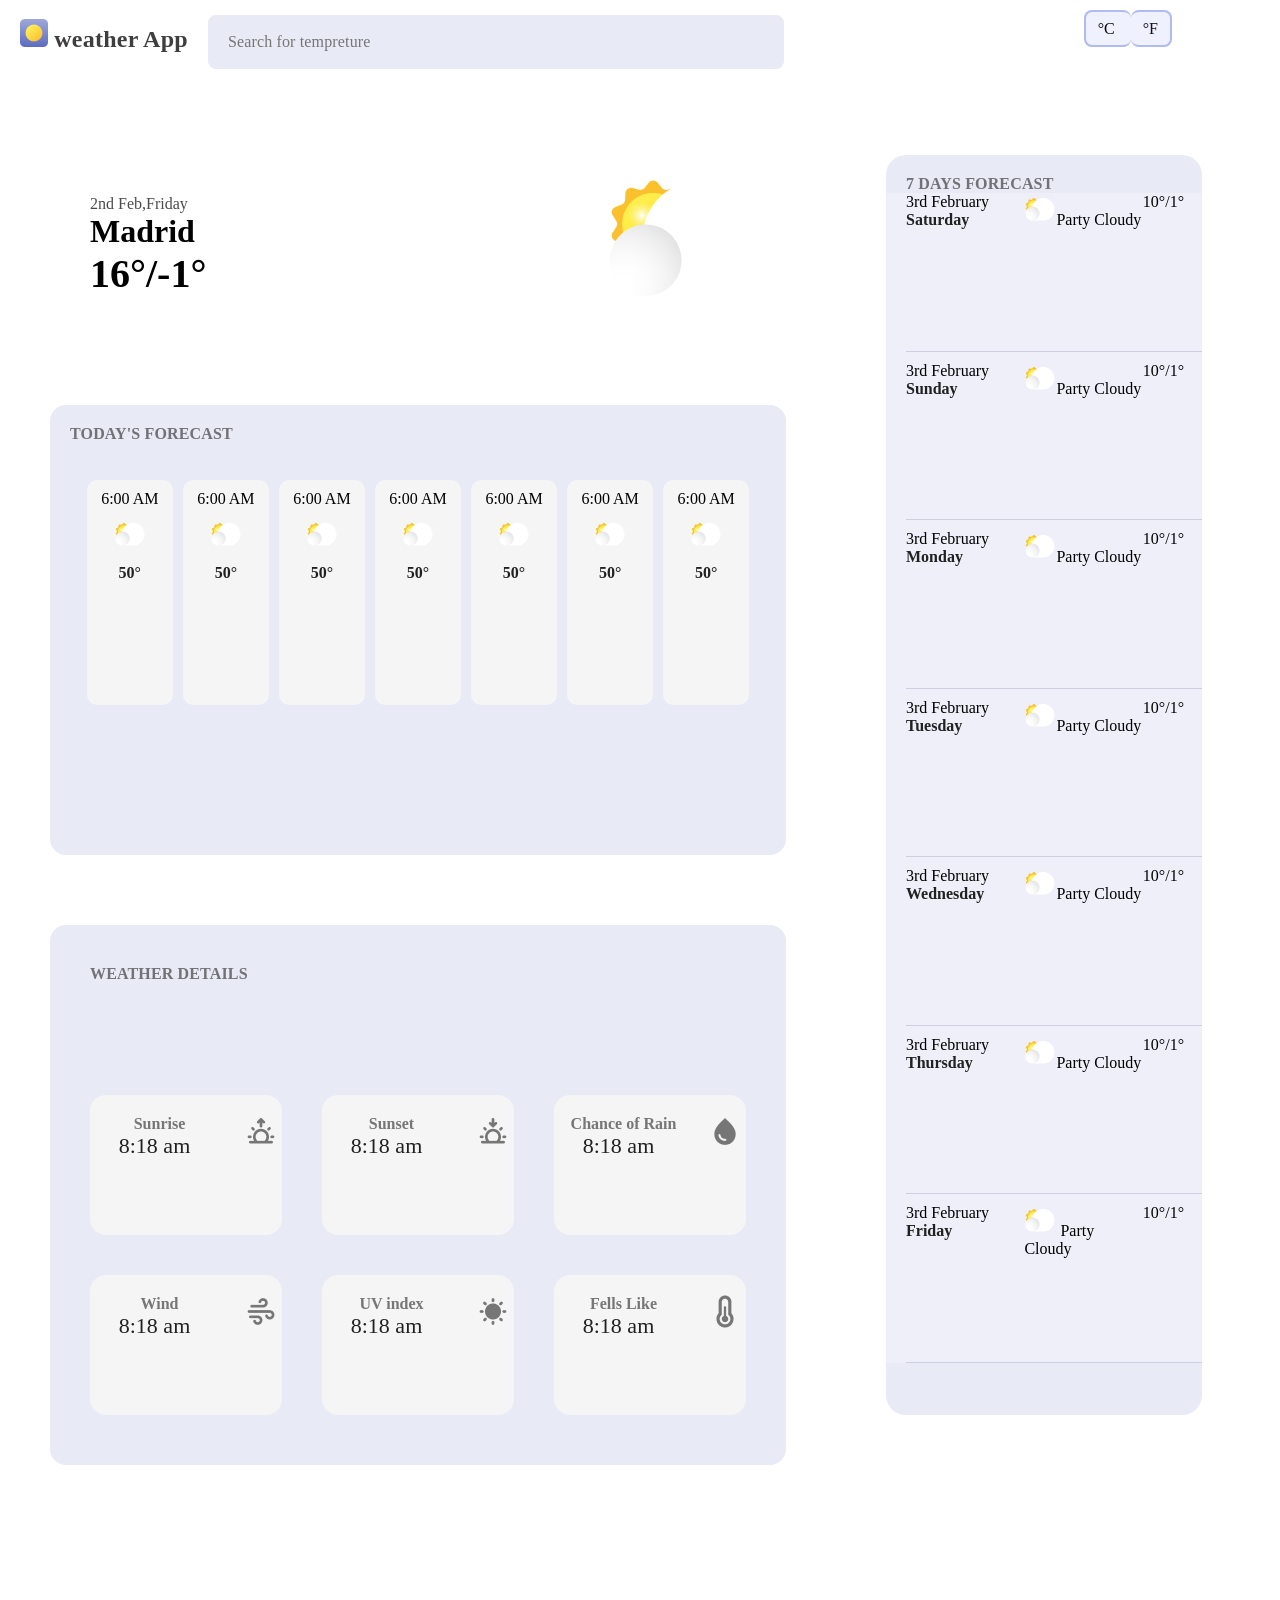
==== Weather-App/index.html @ 3d4636e6 "Update" ====
<!DOCTYPE html>
<html lang="en">
  <head>
    <meta charset="UTF-8" />
    <meta name="viewport" content="width=device-width, initial-scale=1.0" />
    <title>weather</title>
    <link rel="stylesheet" href="style.css" />
    <link rel="stylesheet" href="https://cdnjs.cloudflare.com/ajax/libs/font-awesome/6.5.0/css/all.min.css"  />
  </head>
  <body>
    <!-- ********************Header*********************** -->
    <div class="loader-container">
      <span class="loader"></span>
    </div>

    <header class="weather-app">
      <span class="weather">
        <img src="images/weather.png" /> weather App<input
          type="text"
          placeholder="Search for tempreture"
          class="search"
        />
      </span>

      <div class="switch">
        <label>
          <span class="C"> °C </span>
          <span class="F"> °F </span>
        </label>
      </div>
    </header>

    <!-- ****************Alert********************* -->
    <div class="error">
      <p>
        <i class="fa-solid fa-skull-crossbones"></i> Please,Enter Name Correct
      </p>
    </div>

    <!-- loading -->
    <div class="loader-container">
      <span class="loader"></span>
    </div>
    <!-- ******************************************* -->
    <!-- ********************End of Header*********************** -->
    <section class="main">
      <section class="part1">
        <!-- ******************************************* -->
        <!-- *********************City&Image********************** -->

        <div class="cityAndimage">
          <div class="city">
            <p class="date">2nd Feb,Friday</p>
            <p class="name">Madrid</p>
            <p class="temp">16°/-1°</p>
          </div>
          <div class="image">
            <img src="images/imgapp.png" class="img-weather" />
          </div>
        </div>
        <!-- ******************************************* -->
        <!-- *********************End of City&Image********************** -->
        <!-- ******************************************* -->
        <!-- *********************Weather Forecast********************** -->

        <div class="forecast">
          <p class="todayisforecast">TODAY'S FORECAST</p>
          <div class="forecastsections">
            <div class="forecast1">
              <p class="timer">6:00 AM</p>
              <img src="images/Frame 3.png" />
              <p class="tempreture">50°</p>
            </div>

            <div class="forecast2">
              <p class="timer">6:00 AM</p>
              <img src="images/Frame 3.png" />
              <p class="tempreture">50°</p>
            </div>

            <div class="forecast3">
              <p class="timer">6:00 AM</p>
              <img src="images/Frame 3.png" />
              <p class="tempreture">50°</p>
            </div>

            <div class="forecast4">
              <p class="timer">6:00 AM</p>
              <img src="images/Frame 3.png" />
              <p class="tempreture">50°</p>
            </div>

            <div class="forecast5">
              <p class="timer">6:00 AM</p>
              <img src="images/Frame 3.png" />
              <p class="tempreture">50°</p>
            </div>

            <div class="forecast6">
              <p class="timer">6:00 AM</p>
              <img src="images/Frame 3.png" />
              <p class="tempreture">50°</p>
            </div>

            <div class="forecast7">
              <p class="timer">6:00 AM</p>
              <img src="images/Frame 3.png" />
              <p class="tempreture">50°</p>
            </div>
          </div>
        </div>

        <!-- ******************************************* -->
        <!-- *********************End of Weather Forecast********************** -->
        <!-- ******************************************* -->
        <!-- ********************* Weather Details********************** -->

        <div class="weather-details">
          <p class="weatherdetails-p">weather details</p>
          <div class="weatherdetails2">
            <!-- **********sunrise*********** -->
            <div class="sunrise">
              <div class="sunrise-left">
                <p class="p-sunrise1">Sunrise</p>
                <p class="p-sunrise2">8:18 am</p>
              </div>
              <div class="sunrise-right">
                <img src="images/sunrise.png" />
              </div>
            </div>
            <!-- **********sunset*********** -->

            <div class="sunset">
              <div class="sunset-left">
                <p class="p-sunset1">Sunset</p>
                <p class="p-sunset2">8:18 am</p>
              </div>
              <div class="sunset-right">
                <img src="images/sunset.png" />
              </div>
            </div>
            <!-- **********chanceofrain*********** -->

            <div class="chanceofrain">
              <div class="chanceofrain-left">
                <p class="p-chanceofrain1">Chance of Rain</p>
                <p class="p-chanceofrain2">8:18 am</p>
              </div>
              <div class="chanceofrain-right">
                <img src="images/rain.png" />
              </div>
            </div>
            <!-- **********wind*********** -->

            <div class="wind">
              <div class="wind-left">
                <p class="p-wind1">Wind</p>
                <p class="p-wind2">8:18 am</p>
              </div>
              <div class="wind-right">
                <img src="images/wind.png" />
              </div>
            </div>
            <!-- **********UV index*********** -->

            <div class="UVindex">
              <div class="UVindex-left">
                <p class="p-UVindex1">UV index</p>
                <p class="p-UVindex2">8:18 am</p>
              </div>
              <div class="UVindex-right">
                <img src="images/UV.png" />
              </div>
            </div>
            <!-- **********fellslike*********** -->

            <div class="fellslike">
              <div class="fellslike-left">
                <p class="p-fellslike1">Fells Like</p>
                <p class="p-fellslike2">8:18 am</p>
              </div>
              <div class="fellslike-right">
                <img src="images/fellslike.png" />
              </div>
            </div>
          </div>
        </div>
        <!-- ******************************************* -->
        <!-- *********************End of Weather Details********************** -->
      </section>
      <!-- ******************************************* -->
      <!-- *********************End of main section********************** -->
      <section class="part2">
        <p class="sevendays-forecast">7 DAYS FORECAST</p>
        <div class="days">
          <!-- *********Day1*********** -->
          <div class="day1">
            <div class="day1-1">
              3rd February
              <p class="dayname">Saturday</p>
            </div>
            <div class="day1-2">
              <img src="images/Frame 3.png" />Party Cloudy
            </div>
            <div class="day1-3">10°/1°</div>
          </div>

          <!-- *********Day2*********** -->
          <div class="day2">
            <div class="day2-1">
              3rd February
              <p class="dayname">Sunday</p>
            </div>
            <div class="day2-2">
              <img src="images/Frame 3.png" />Party Cloudy
            </div>
            <div class="day2-3">10°/1°</div>
          </div>
          <!-- *********Day3*********** -->
          <div class="day3">
            <div class="day3-1">
              3rd February
              <p class="dayname">Monday</p>
            </div>
            <div class="day3-2">
              <img src="images/Frame 3.png" />Party Cloudy
            </div>
            <div class="day3-3">10°/1°</div>
          </div>
          <!-- *********Day4*********** -->
          <div class="day4">
            <div class="day4-1">
              3rd February
              <p class="dayname">Tuesday</p>
            </div>
            <div class="day4-2">
              <img src="images/Frame 3.png" />Party Cloudy
            </div>
            <div class="day4-3">10°/1°</div>
          </div>
          <!-- *********Day5*********** -->
          <div class="day5">
            <div class="day5-1">
              3rd February
              <p class="dayname">Wednesday</p>
            </div>
            <div class="day5-2">
              <img src="images/Frame 3.png" />Party Cloudy
            </div>
            <div class="day5-3">10°/1°</div>
          </div>
          <!-- *********Day6*********** -->
          <div class="day6">
            <div class="day6-1">
              3rd February
              <p class="dayname">Thursday</p>
            </div>
            <div class="day6-2">
              <img src="images/Frame 3.png" />Party Cloudy
            </div>
            <div class="day6-3">10°/1°</div>
          </div>
          <!-- *********Day7*********** -->
          <div class="day7">
            <div class="day7-1">
              3rd February
              <p class="dayname">Friday</p>
            </div>
            <div class="day7-2">
              <img src="images/Frame 3.png" /> Party Cloudy
            </div>
            <div class="day7-3">10°/1°</div>
          </div>
        </div>
      </section>
    </section>

    <!-- *********************************** -->
    <!-- *************************Java script******************************* -->

    <script src="external.js"></script>
  </body>
</html>

<!-- ****************************** -->
---- Weather-App/style.css ----
* {
  padding: 0;
  margin: 0;
  box-sizing: border-box;
}

body {
  width: 95vw;
  height: 98vh;
  margin: 20px;
}

/* ****************Switch Buttons**************** */
.switch .C {
  padding: 8px 12px;
  border-radius: 8px;
  color: #080808;
  border-top: 2px solid #b0bcf1;
  border-bottom: 2px solid #b0bcf1;
  border-left: 2px solid #b0bcf1;
  cursor: pointer;
  background-color: #f0f1ff;
  transition: all 0.3s;
}

.switch .F {
  padding: 8px 12px;
  border-radius: 8px;
  color: #131212;
  border-top: 2px solid #b0bcf1;
  border-bottom: 2px solid #b0bcf1;
  border-right: 2px solid #b0bcf1;
  cursor: pointer;
  background-color: #f0f1ff;
  transition: all 0.3s;
}

.switch .C:hover,
.switch .F:hover {
  background-color: #dce0ff;
  transform: scale(1.05);
  color:rgb(11, 5, 92);
}

.switch .active {
  font-weight: bold;
  text-decoration: underline;
  /* color: #aa9311; */
  /* background-color: rgb(182, 182, 243); */
  background-color: rgb(11, 5, 92);
  border:2px solid  rgb(11, 5, 92);
  color:white;

}

/* ****************Error Message**************** */
.error {
  margin-top: -10px;
  margin-left: 17%;
  width: 30vw;
  height: 4vh;
  color: red;
  font-size: larger;
  font-family: cursive;
  display: none;
}

/* ****************Loader**************** */
.loader-container {
  position: fixed;
  top: 0;
  left: 0;
  width: 100%;
  height: 100%;
  background-color: rgba(255, 255, 255, 0.4);
  backdrop-filter: blur(5px);
  -webkit-backdrop-filter: blur(5px);
  display: none;
  align-items: center;
  justify-content: center;
  z-index: 9999;
}

.loader {
  width: 48px;
  height: 48px;
  border-radius: 50%;
  border-top: 3px solid #000;
  border-right: 3px solid transparent;
  animation: rotation 1s linear infinite;
}

@keyframes rotation {
  0% {
    transform: rotate(0deg);
  }
  100% {
    transform: rotate(360deg);
  }
}

/* ****************Weather App Header**************** */
.weather-app {
  display: flex;
  justify-content: space-between;
  width: 90vw;
  height: 15vh;
}

.weather {
  font-size: 24px;
  font-weight: bold;
  letter-spacing: 0.25px;
  margin-top: -5px;
  color: rgba(33, 33, 33, 0.87);
}

.search {
  width: 45vw;
  height: 6vh;
  margin-left: 20px;
  border-radius: 8px;
  padding-left: 20px;
  border: none;
  background-color: #e8eaf6;
  font-family: "Nunito";
  font-weight: 400;
  font-size: 16px;
  letter-spacing: 0.15px;
  color: rgba(33, 33, 33, 0.6);
}

/* ****************Main Layout**************** */
.main {
  width: 90vw;
  display: grid;
  grid-template-columns: 2fr 1fr;
  gap: 100px;
  margin-left: 30px;
}

.part1 {
  display: grid;
  grid-template-rows: 1fr 2fr 3fr;
}

/* ****************City & Image**************** */
.cityAndimage {
  height: 30vh;
  display: grid;
  grid-template-columns: 3fr 1fr;
}

.cityAndimage .city {
  margin: 40px;
}

.cityAndimage .date {
  opacity: 0.7;
}

.cityAndimage .name {
  font-size: xx-large;
  font-weight: 600;
}

.cityAndimage .temp {
  font-size: 40px;
  font-weight: bold;
  animation: pulse 1.5s infinite;
}

@keyframes pulse {
  0% {
    transform: scale(1);
  }
  50% {
    transform: scale(1.05);
  }
  100% {
    transform: scale(1);
  }
}

/* ****************Forecast Section**************** */
.forecast {
  height: 50vh;
  margin-top: -20px;
  background-color: #e8eaf6;
  border-radius: 16px;
}

.todayisforecast {
  margin: 20px;
  font-family: "Nunito";
  font-weight: 600;
  font-size: 16px;
  letter-spacing: 0.15px;
  text-transform: uppercase;
  color: rgba(33, 33, 33, 0.6);
}
.weatherdetails-p {
  margin: 20px;
  font-family: "Nunito";
  font-weight: 600;
  font-size: 16px;
  letter-spacing: 0.15px;
  text-transform: uppercase;
  color: rgba(33, 33, 33, 0.6);
}

.forecastsections {
  display: grid;
  grid-template-columns: repeat(7, 1fr);
  justify-content: space-around;
  margin: 5%;
  height: 50%;
  gap: 10px;
}

.forecast1,
.forecast2,
.forecast3,
.forecast4,
.forecast5,
.forecast6,
.forecast7 {
  padding-top: 10px;
  text-align: center;
  border-radius: 10px;
  background-color: #f5f5f5;
  transition: all 0.3s;
}

.forecast1:hover,
.forecast2:hover,
.forecast3:hover,
.forecast4:hover,
.forecast5:hover,
.forecast6:hover,
.forecast7:hover {
  background-color: #dce0ff;
  transform: translateY(-5px);
  cursor: pointer;
}

.forecastsections img {
  margin-top: 10px;
}

.forecastsections .tempreture {
  margin-top: 10px;
  font-family: "Nunito";
  font-weight: bold;
  font-size: 16px;
  color: #212121;
}

/* ****************Weather Details**************** */
.weather-details {
  height: 60vh;
  margin-top: -40px;
  background-color: #e8eaf6;
  border-radius: 16px;
  display: grid;
  grid-template-rows: 1fr 4fr;
  padding: 20px;
}

.weatherdetails2 {
  height: 40vh;
  background-color: #e8eaf6;
  border-radius: 16px;
  display: grid;
  grid-template-columns: repeat(3, 1fr);
  grid-template-rows: 1fr 1fr;
  padding: 20px;
  gap: 40px;
  margin-top: 30px;
}

.sunrise,
.sunset,
.chanceofrain,
.wind,
.UVindex,
.fellslike {
  text-align: center;
  width: 15vw;
  background: #f5f5f5;
  border-radius: 16px;
  display: grid;
  grid-template-columns: 3fr 1fr;
  gap: 20px;
  padding-top: 20px;
}

.p-sunrise1,
.p-sunset1,
.p-chanceofrain1,
.p-wind1,
.p-UVindex1,
.p-fellslike1 {
  padding-left: 10px;
  color: rgba(33, 33, 33, 0.6);
  font-weight: bold;
}

.p-sunrise2,
.p-sunset2,
.p-chanceofrain2,
.p-wind2,
.p-UVindex2,
.p-fellslike2 {
  font-weight: 500;
  font-size: 22px;
  color: #212121;
}

/* ****************Part2 - 7 Days Forecast**************** */
.part2 {
  padding-top: 20px;
  border-radius: 20px;
  height: 140vh;
  background-color: #e8eaf6;
}

.sevendays-forecast {
  font-family: "Nunito";
  font-weight: 600;
  font-size: 16px;
  letter-spacing: 0.15px;
  text-transform: uppercase;
  color: rgba(33, 33, 33, 0.6);
  padding-left: 20px;
}

.days {
  display: grid;
  grid-template-rows: repeat(7, 1fr);
  gap: 10px;
  height: 130vh;
  padding-left: 20px;
  background: rgba(255, 255, 255, 0.24);
}

.day1,
.day2,
.day3,
.day4,
.day5,
.day6,
.day7 {
  display: grid;
  grid-template-columns: 2fr 2fr 1fr;
  border-bottom: 1px solid rgba(26, 35, 126, 0.16);
}

.dayname {
  font-weight: 600;
  font-size: 16px;
  color: #212121;
}

/* ****************Loading Text**************** */
.loading::after {
  content: "Loading...";
  position: fixed;
  top: 20px;
  left: 50%;
  transform: translateX(-50%);
  background: #fff;
  padding: 10px 20px;
  border-radius: 5px;
  box-shadow: 0 2px 5px rgba(0, 0, 0, 0.2);
}

/* ****************Media Queries**************** */
@media (max-width: 800px) {
  .weather-app {
    flex-direction: column;
    align-items: center;
  }

  .search {
    width: 90%;
    margin: 10px 0;
  }

  .main {
    display: flex;
    flex-direction: column;
    gap: 30px;
    width: 95%;
    margin-left: 0;
  }

  .part1,
  .part2 {
    width: 100%;
  }

  .forecastsections {
    grid-template-columns: repeat(3, 1fr);
    gap: 5px;
    margin: 5% 2%;
  }

  .days {
    display: none;
  }

  .sunrise,
  .sunset,
  .chanceofrain,
  .wind,
  .UVindex,
  .fellslike {
    width: 45vw;
    margin: 10px auto;
    grid-template-columns: 1fr 1fr;
  }
}
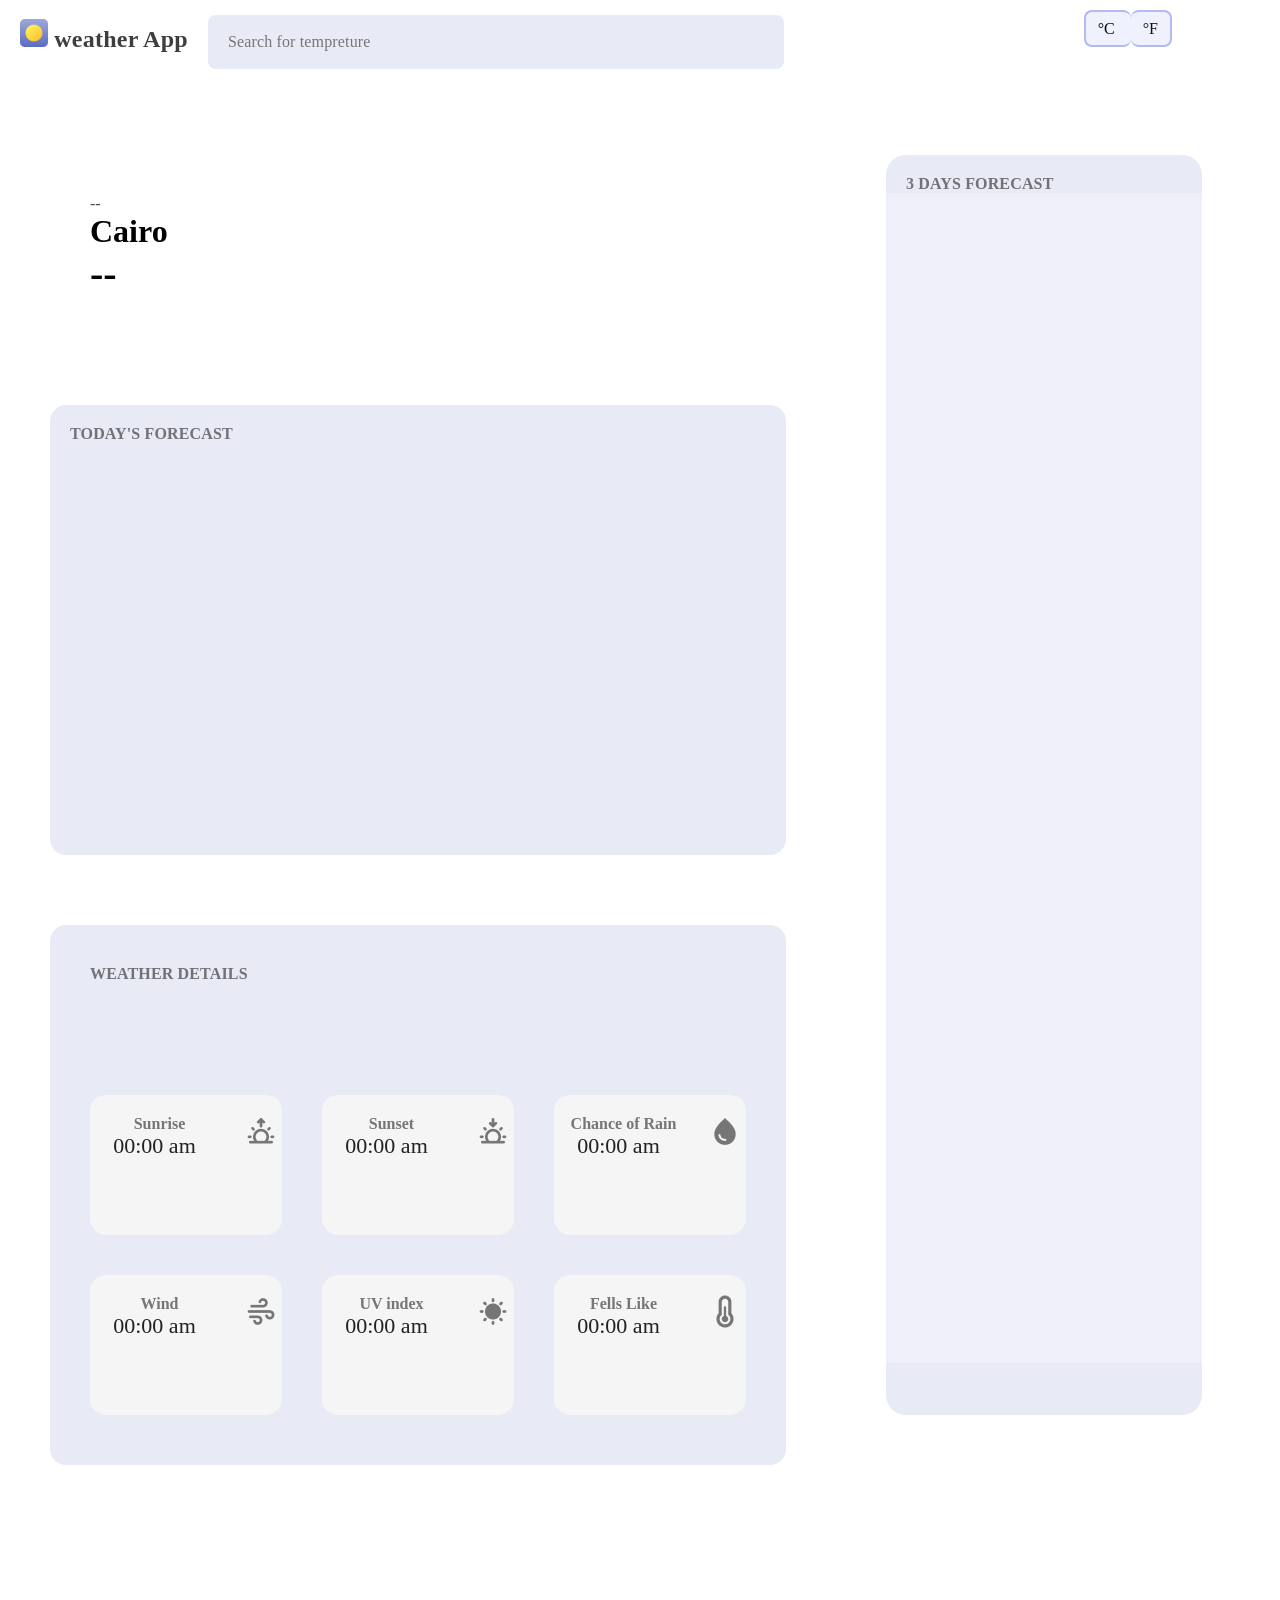
==== commit 3930672d: "update data" ====
--- a/Weather-App/index.html
+++ b/Weather-App/index.html
@@ -1,11 +1,14 @@
-<!DOCTYPE html>
+<!doctype html>
 <html lang="en">
   <head>
     <meta charset="UTF-8" />
     <meta name="viewport" content="width=device-width, initial-scale=1.0" />
     <title>weather</title>
     <link rel="stylesheet" href="style.css" />
-    <link rel="stylesheet" href="https://cdnjs.cloudflare.com/ajax/libs/font-awesome/6.5.0/css/all.min.css"  />
+    <link
+      rel="stylesheet"
+      href="https://cdnjs.cloudflare.com/ajax/libs/font-awesome/6.5.0/css/all.min.css"
+    />
   </head>
   <body>
     <!-- ********************Header*********************** -->
@@ -50,12 +53,12 @@
 
         <div class="cityAndimage">
           <div class="city">
-            <p class="date">2nd Feb,Friday</p>
-            <p class="name">Madrid</p>
-            <p class="temp">16°/-1°</p>
+            <p class="date">--</p>
+            <p class="name">Cairo</p>
+            <p class="temp">--</p>
           </div>
           <div class="image">
-            <img src="images/imgapp.png" class="img-weather" />
+            <img src="" />
           </div>
         </div>
         <!-- ******************************************* -->
@@ -65,49 +68,7 @@
 
         <div class="forecast">
           <p class="todayisforecast">TODAY'S FORECAST</p>
-          <div class="forecastsections">
-            <div class="forecast1">
-              <p class="timer">6:00 AM</p>
-              <img src="images/Frame 3.png" />
-              <p class="tempreture">50°</p>
-            </div>
-
-            <div class="forecast2">
-              <p class="timer">6:00 AM</p>
-              <img src="images/Frame 3.png" />
-              <p class="tempreture">50°</p>
-            </div>
-
-            <div class="forecast3">
-              <p class="timer">6:00 AM</p>
-              <img src="images/Frame 3.png" />
-              <p class="tempreture">50°</p>
-            </div>
-
-            <div class="forecast4">
-              <p class="timer">6:00 AM</p>
-              <img src="images/Frame 3.png" />
-              <p class="tempreture">50°</p>
-            </div>
-
-            <div class="forecast5">
-              <p class="timer">6:00 AM</p>
-              <img src="images/Frame 3.png" />
-              <p class="tempreture">50°</p>
-            </div>
-
-            <div class="forecast6">
-              <p class="timer">6:00 AM</p>
-              <img src="images/Frame 3.png" />
-              <p class="tempreture">50°</p>
-            </div>
-
-            <div class="forecast7">
-              <p class="timer">6:00 AM</p>
-              <img src="images/Frame 3.png" />
-              <p class="tempreture">50°</p>
-            </div>
-          </div>
+          <div class="forecastsections"></div>
         </div>
 
         <!-- ******************************************* -->
@@ -122,7 +83,7 @@
             <div class="sunrise">
               <div class="sunrise-left">
                 <p class="p-sunrise1">Sunrise</p>
-                <p class="p-sunrise2">8:18 am</p>
+                <p class="p-sunrise2">00:00 am</p>
               </div>
               <div class="sunrise-right">
                 <img src="images/sunrise.png" />
@@ -133,7 +94,7 @@
             <div class="sunset">
               <div class="sunset-left">
                 <p class="p-sunset1">Sunset</p>
-                <p class="p-sunset2">8:18 am</p>
+                <p class="p-sunset2">00:00 am</p>
               </div>
               <div class="sunset-right">
                 <img src="images/sunset.png" />
@@ -144,7 +105,7 @@
             <div class="chanceofrain">
               <div class="chanceofrain-left">
                 <p class="p-chanceofrain1">Chance of Rain</p>
-                <p class="p-chanceofrain2">8:18 am</p>
+                <p class="p-chanceofrain2">00:00 am</p>
               </div>
               <div class="chanceofrain-right">
                 <img src="images/rain.png" />
@@ -155,7 +116,7 @@
             <div class="wind">
               <div class="wind-left">
                 <p class="p-wind1">Wind</p>
-                <p class="p-wind2">8:18 am</p>
+                <p class="p-wind2">00:00 am</p>
               </div>
               <div class="wind-right">
                 <img src="images/wind.png" />
@@ -166,7 +127,7 @@
             <div class="UVindex">
               <div class="UVindex-left">
                 <p class="p-UVindex1">UV index</p>
-                <p class="p-UVindex2">8:18 am</p>
+                <p class="p-UVindex2">00:00 am</p>
               </div>
               <div class="UVindex-right">
                 <img src="images/UV.png" />
@@ -177,7 +138,7 @@
             <div class="fellslike">
               <div class="fellslike-left">
                 <p class="p-fellslike1">Fells Like</p>
-                <p class="p-fellslike2">8:18 am</p>
+                <p class="p-fellslike2">00:00 am</p>
               </div>
               <div class="fellslike-right">
                 <img src="images/fellslike.png" />
@@ -191,87 +152,8 @@
       <!-- ******************************************* -->
       <!-- *********************End of main section********************** -->
       <section class="part2">
-        <p class="sevendays-forecast">7 DAYS FORECAST</p>
-        <div class="days">
-          <!-- *********Day1*********** -->
-          <div class="day1">
-            <div class="day1-1">
-              3rd February
-              <p class="dayname">Saturday</p>
-            </div>
-            <div class="day1-2">
-              <img src="images/Frame 3.png" />Party Cloudy
-            </div>
-            <div class="day1-3">10°/1°</div>
-          </div>
-
-          <!-- *********Day2*********** -->
-          <div class="day2">
-            <div class="day2-1">
-              3rd February
-              <p class="dayname">Sunday</p>
-            </div>
-            <div class="day2-2">
-              <img src="images/Frame 3.png" />Party Cloudy
-            </div>
-            <div class="day2-3">10°/1°</div>
-          </div>
-          <!-- *********Day3*********** -->
-          <div class="day3">
-            <div class="day3-1">
-              3rd February
-              <p class="dayname">Monday</p>
-            </div>
-            <div class="day3-2">
-              <img src="images/Frame 3.png" />Party Cloudy
-            </div>
-            <div class="day3-3">10°/1°</div>
-          </div>
-          <!-- *********Day4*********** -->
-          <div class="day4">
-            <div class="day4-1">
-              3rd February
-              <p class="dayname">Tuesday</p>
-            </div>
-            <div class="day4-2">
-              <img src="images/Frame 3.png" />Party Cloudy
-            </div>
-            <div class="day4-3">10°/1°</div>
-          </div>
-          <!-- *********Day5*********** -->
-          <div class="day5">
-            <div class="day5-1">
-              3rd February
-              <p class="dayname">Wednesday</p>
-            </div>
-            <div class="day5-2">
-              <img src="images/Frame 3.png" />Party Cloudy
-            </div>
-            <div class="day5-3">10°/1°</div>
-          </div>
-          <!-- *********Day6*********** -->
-          <div class="day6">
-            <div class="day6-1">
-              3rd February
-              <p class="dayname">Thursday</p>
-            </div>
-            <div class="day6-2">
-              <img src="images/Frame 3.png" />Party Cloudy
-            </div>
-            <div class="day6-3">10°/1°</div>
-          </div>
-          <!-- *********Day7*********** -->
-          <div class="day7">
-            <div class="day7-1">
-              3rd February
-              <p class="dayname">Friday</p>
-            </div>
-            <div class="day7-2">
-              <img src="images/Frame 3.png" /> Party Cloudy
-            </div>
-            <div class="day7-3">10°/1°</div>
-          </div>
-        </div>
+        <p class="sevendays-forecast">3 DAYS FORECAST</p>
+        <div class="days"></div>
       </section>
     </section>
 
--- a/Weather-App/style.css
+++ b/Weather-App/style.css
@@ -39,7 +39,7 @@
 .switch .F:hover {
   background-color: #dce0ff;
   transform: scale(1.05);
-  color:rgb(11, 5, 92);
+  color: rgb(11, 5, 92);
 }
 
 .switch .active {
@@ -48,9 +48,8 @@
   /* color: #aa9311; */
   /* background-color: rgb(182, 182, 243); */
   background-color: rgb(11, 5, 92);
-  border:2px solid  rgb(11, 5, 92);
-  color:white;
-
+  border: 2px solid rgb(11, 5, 92);
+  color: white;
 }
 
 /* ****************Error Message**************** */
@@ -218,13 +217,7 @@
   gap: 10px;
 }
 
-.forecast1,
-.forecast2,
-.forecast3,
-.forecast4,
-.forecast5,
-.forecast6,
-.forecast7 {
+.forecastNum {
   padding-top: 10px;
   text-align: center;
   border-radius: 10px;
@@ -344,8 +337,8 @@
   background: rgba(255, 255, 255, 0.24);
 }
 
-.day1,
-.day2,
+/* .day1, */
+/* .day2,
 .day3,
 .day4,
 .day5,
@@ -354,7 +347,7 @@
   display: grid;
   grid-template-columns: 2fr 2fr 1fr;
   border-bottom: 1px solid rgba(26, 35, 126, 0.16);
-}
+} */
 
 .dayname {
   font-weight: 600;
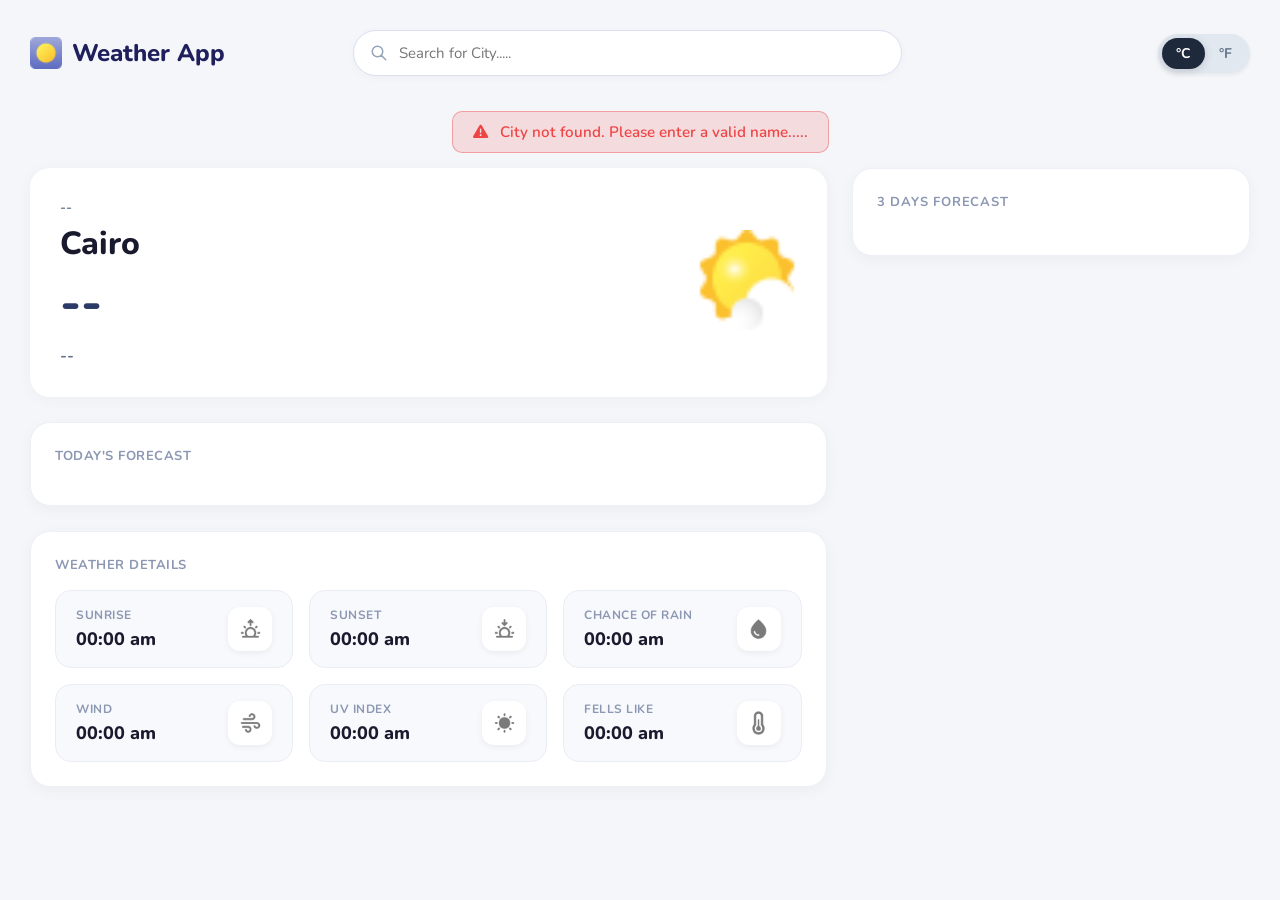
==== commit 70460753: "update last update in last" ====
--- a/Weather-App/index.html
+++ b/Weather-App/index.html
@@ -9,6 +9,10 @@
       rel="stylesheet"
       href="https://cdnjs.cloudflare.com/ajax/libs/font-awesome/6.5.0/css/all.min.css"
     />
+    <link
+      href="https://fonts.googleapis.com/css2?family=Nunito:wght@400;600;700;800&display=swap"
+      rel="stylesheet"
+    />
   </head>
   <body>
     <!-- ********************Header*********************** -->
@@ -17,32 +21,26 @@
     </div>
 
     <header class="weather-app">
-      <span class="weather">
-        <img src="images/weather.png" /> weather App<input
-          type="text"
-          placeholder="Search for tempreture"
-          class="search"
-        />
-      </span>
-
+      <div class="weather">
+        <img src="images/weather.png" alt="weather logo" />
+        <span>Weather App</span>
+      </div>
+      <input type="text" placeholder="Search for City....." class="search"  autocomplete="off"/>
+      <ul class="suggestion-list"></ul>
       <div class="switch">
         <label>
-          <span class="C"> °C </span>
+          <span class="C active"> °C </span>
           <span class="F"> °F </span>
         </label>
       </div>
     </header>
-
+    
     <!-- ****************Alert********************* -->
     <div class="error">
       <p>
-        <i class="fa-solid fa-skull-crossbones"></i> Please,Enter Name Correct
+        <i class="fa-solid fa-triangle-exclamation"></i> City not found. Please
+        enter a valid name.....
       </p>
-    </div>
-
-    <!-- loading -->
-    <div class="loader-container">
-      <span class="loader"></span>
     </div>
     <!-- ******************************************* -->
     <!-- ********************End of Header*********************** -->
@@ -56,9 +54,14 @@
             <p class="date">--</p>
             <p class="name">Cairo</p>
             <p class="temp">--</p>
+            <p class="condition-desc">--</p>
           </div>
           <div class="image">
-            <img src="" />
+            <img
+              class="img-weather"
+              src="images/mostly-sunny.png"
+              alt="weather condition"
+            />
           </div>
         </div>
         <!-- ******************************************* -->
@@ -152,7 +155,7 @@
       <!-- ******************************************* -->
       <!-- *********************End of main section********************** -->
       <section class="part2">
-        <p class="sevendays-forecast">3 DAYS FORECAST</p>
+        <p class="threedays-forecast">3 DAYS FORECAST</p>
         <div class="days"></div>
       </section>
     </section>
@@ -163,5 +166,3 @@
     <script src="external.js"></script>
   </body>
 </html>
-
-<!-- ****************************** -->
--- a/Weather-App/style.css
+++ b/Weather-App/style.css
@@ -5,63 +5,71 @@
 }
 
 body {
-  width: 95vw;
-  height: 98vh;
-  margin: 20px;
+  font-family: "Nunito", sans-serif;
+  min-height: 100vh;
+  padding: 20px 30px;
+  margin: 0;
+  background-color: #f4f6fa;
 }
 
 /* ****************Switch Buttons**************** */
-.switch .C {
-  padding: 8px 12px;
-  border-radius: 8px;
-  color: #080808;
-  border-top: 2px solid #b0bcf1;
-  border-bottom: 2px solid #b0bcf1;
-  border-left: 2px solid #b0bcf1;
+.switch label {
+  display: inline-flex;
+  align-items: center;
+  background-color: #e2e8f0;
+  padding: 4px;
+  border-radius: 30px;
   cursor: pointer;
-  background-color: #f0f1ff;
-  transition: all 0.3s;
-}
-
+  user-select: none;
+  box-shadow: 0 2px 4px rgba(0, 0, 0, 0.06);
+}
+.switch .C,
 .switch .F {
-  padding: 8px 12px;
-  border-radius: 8px;
-  color: #131212;
-  border-top: 2px solid #b0bcf1;
-  border-bottom: 2px solid #b0bcf1;
-  border-right: 2px solid #b0bcf1;
-  cursor: pointer;
-  background-color: #f0f1ff;
-  transition: all 0.3s;
+  padding: 6px 14px;
+  border-radius: 20px;
+  font-size: 14px;
+  font-weight: 700;
+  color: #64748b;
+  border: none;
+  transition: all 0.25s ease;
 }
 
 .switch .C:hover,
 .switch .F:hover {
-  background-color: #dce0ff;
-  transform: scale(1.05);
-  color: rgb(11, 5, 92);
+  color: #1e293b;
 }
 
 .switch .active {
-  font-weight: bold;
-  text-decoration: underline;
-  /* color: #aa9311; */
-  /* background-color: rgb(182, 182, 243); */
-  background-color: rgb(11, 5, 92);
-  border: 2px solid rgb(11, 5, 92);
-  color: white;
+  background-color: #1e293b;
+  color: #ffffff !important;
+  box-shadow: 0 2px 8px rgba(0, 0, 0, 0.15);
+  text-decoration: none;
 }
 
 /* ****************Error Message**************** */
 .error {
-  margin-top: -10px;
-  margin-left: 17%;
-  width: 30vw;
-  height: 4vh;
-  color: red;
-  font-size: larger;
-  font-family: cursive;
   display: none;
+  background-color: rgba(239, 68, 68, 0.15);
+  border: 1px solid rgba(239, 68, 68, 0.4);
+  color: #ef4444;
+  padding: 10px 20px;
+  border-radius: 10px;
+  width: fit-content;
+  max-width: 90%;
+  margin: 15px auto;
+  font-family: inherit;
+  font-weight: 600;
+  font-size: 0.95rem;
+  backdrop-filter: blur(5px);
+  animation: shake 0.4s ease-in-out;
+}
+.error i {
+  margin-right: 8px;
+}
+@keyframes shake {
+  0%, 100% { transform: translateX(0); }
+  20%, 60% { transform: translateX(-6px); }
+  40%, 80% { transform: translateX(6px); }
 }
 
 /* ****************Loader**************** */
@@ -72,23 +80,23 @@
   width: 100%;
   height: 100%;
   background-color: rgba(255, 255, 255, 0.4);
-  backdrop-filter: blur(5px);
-  -webkit-backdrop-filter: blur(5px);
+  backdrop-filter: blur(8px);
+  -webkit-backdrop-filter: blur(8px);
   display: none;
   align-items: center;
   justify-content: center;
   z-index: 9999;
 }
-
 .loader {
-  width: 48px;
-  height: 48px;
+  width: 50px;
+  height: 50px;
   border-radius: 50%;
-  border-top: 3px solid #000;
-  border-right: 3px solid transparent;
-  animation: rotation 1s linear infinite;
-}
-
+  border-top: 4px solid #e2e8f0;
+  border-top-color: #5c6bc0;
+  border-right-color: #818cf8;
+  animation: rotation 0.85s linear infinite;
+  box-shadow: 0 0 16px rgba(92, 107, 192, 0.25);
+}
 @keyframes rotation {
   0% {
     transform: rotate(0deg);
@@ -102,71 +110,106 @@
 .weather-app {
   display: flex;
   justify-content: space-between;
-  width: 90vw;
-  height: 15vh;
-}
-
+  align-items: center;
+  width: 100%;
+  padding: 10px 0;
+  margin-bottom: 25px;
+}
 .weather {
+  display: flex;
+  text-align: center;
+  align-items: center;
+  gap: 10px;
   font-size: 24px;
-  font-weight: bold;
-  letter-spacing: 0.25px;
-  margin-top: -5px;
-  color: rgba(33, 33, 33, 0.87);
+  font-weight: 800;
+  color: #1f1f5c;
+}
+.weather img {
+  width: 32px;
+  height: 32px;
 }
 
 .search {
-  width: 45vw;
-  height: 6vh;
-  margin-left: 20px;
-  border-radius: 8px;
-  padding-left: 20px;
-  border: none;
-  background-color: #e8eaf6;
-  font-family: "Nunito";
-  font-weight: 400;
-  font-size: 16px;
-  letter-spacing: 0.15px;
-  color: rgba(33, 33, 33, 0.6);
+  width: 45%;
+  height: 46px;
+  border-radius: 25px;
+  padding: 0 20px 0 45px;
+  border: 1.5px solid #dcdff2;
+  background-color: #ffffff;
+  background-image: url("data:image/svg+xml,%3Csvg xmlns='http://www.w3.org/2000/svg' fill='none' viewBox='0 0 24 24' stroke='%2394a3b8' stroke-width='2'%3E%3Cpath stroke-linecap='round' stroke-linejoin='round' d='M21 21l-6-6m2-5a7 7 0 11-14 0 7 7 0 0114 0z'/%3E%3C/svg%3E");
+  background-repeat: no-repeat;
+  background-position: 16px center;
+  background-size: 18px 18px;
+  font-family: inherit;
+  font-size: 15px;
+  color: #1e293b;
+  outline: none;
+  box-shadow: 0 2px 10px rgba(0, 0, 0, 0.03);
+  transition: all 0.3s ease;
+}
+.search:focus {
+  border-color: #5c6bc0;
+  box-shadow: 0 4px 16px rgba(92, 107, 192, 0.15);
 }
 
 /* ****************Main Layout**************** */
 .main {
-  width: 90vw;
+  width: 100%;
   display: grid;
   grid-template-columns: 2fr 1fr;
-  gap: 100px;
-  margin-left: 30px;
-}
-
+  gap: 25px;
+}
 .part1 {
-  display: grid;
-  grid-template-rows: 1fr 2fr 3fr;
+  display: flex;
+  flex-direction: column;
+  gap: 25px;
 }
 
 /* ****************City & Image**************** */
 .cityAndimage {
-  height: 30vh;
-  display: grid;
-  grid-template-columns: 3fr 1fr;
+  background-color: #ffffff;
+  border-radius: 20px;
+  padding: 30px;
+  display: flex;
+  justify-content: space-between;
+  align-items: center;
+  box-shadow: 0 2px 16px rgba(0, 0, 0, 0.04);
 }
 
 .cityAndimage .city {
-  margin: 40px;
+  display: flex;
+  flex-direction: column;
+  gap: 5px;
 }
 
 .cityAndimage .date {
-  opacity: 0.7;
+  font-size: 14px;
+  color: #718096;
+  font-weight: 700;
 }
 
 .cityAndimage .name {
-  font-size: xx-large;
-  font-weight: 600;
+  font-size: 32px;
+  font-weight: 800;
+  color: #1a1a2e;
 }
 
 .cityAndimage .temp {
-  font-size: 40px;
-  font-weight: bold;
-  animation: pulse 1.5s infinite;
+  font-size: 48px;
+  color: #2b3a67;
+  font-weight: 800;
+}
+.cityAndimage .condition-desc {
+  font-size: 16px;
+  font-weight: 700;
+  color: #64748b;
+  text-transform: capitalize;
+  margin-top: 4px;
+}
+.cityAndimage .image img {
+  width: 100px;
+  height: 100px;
+  object-fit: contain;
 }
 
 @keyframes pulse {
@@ -183,93 +226,83 @@
 
 /* ****************Forecast Section**************** */
 .forecast {
-  height: 50vh;
-  margin-top: -20px;
-  background-color: #e8eaf6;
+  background: #ffffff;
+  border-radius: 20px;
+  padding: 24px;
+  box-shadow: 0 4px 16px rgba(0, 0, 0, 0.04);
+  border: 1px solid #edf0f7;
+}
+
+.todayisforecast {
+  font-size: 13px;
+  font-weight: 700;
+  letter-spacing: 0.5px;
+  text-transform: uppercase;
+  color: #8c97b2;
+  margin-bottom: 16px;
+}
+.forecastsections {
+  display: flex;
+  justify-content: space-between;
+  gap: 16px;
+  flex: 1;
+}
+.forecast-item {
+  flex: 1;
+  display: flex;
+  flex-direction: column;
+  align-items: center;
+  padding: 14px 8px;
   border-radius: 16px;
-}
-
-.todayisforecast {
-  margin: 20px;
-  font-family: "Nunito";
+  background-color: #f7f9fc;
+  border: 1px solid #ebedf5;
+  transition: all 0.3s ease;
+  cursor: pointer;
+}
+.forecast-item:hover {
+  background-color: #eef2ff;
+  border-color: #c7d2fe;
+  transform: translateY(-4px);
+  box-shadow: 0 6px 14px rgba(92, 107, 192, 0.12);
+}
+.forecast-item .timer {
+  font-size: 13px;
   font-weight: 600;
-  font-size: 16px;
-  letter-spacing: 0.15px;
-  text-transform: uppercase;
-  color: rgba(33, 33, 33, 0.6);
-}
-.weatherdetails-p {
-  margin: 20px;
-  font-family: "Nunito";
-  font-weight: 600;
-  font-size: 16px;
-  letter-spacing: 0.15px;
-  text-transform: uppercase;
-  color: rgba(33, 33, 33, 0.6);
-}
-
-.forecastsections {
-  display: grid;
-  grid-template-columns: repeat(7, 1fr);
-  justify-content: space-around;
-  margin: 5%;
-  height: 50%;
-  gap: 10px;
-}
-
-.forecastNum {
-  padding-top: 10px;
-  text-align: center;
-  border-radius: 10px;
-  background-color: #f5f5f5;
-  transition: all 0.3s;
-}
-
-.forecast1:hover,
-.forecast2:hover,
-.forecast3:hover,
-.forecast4:hover,
-.forecast5:hover,
-.forecast6:hover,
-.forecast7:hover {
-  background-color: #dce0ff;
-  transform: translateY(-5px);
-  cursor: pointer;
-}
-
-.forecastsections img {
-  margin-top: 10px;
-}
-
-.forecastsections .tempreture {
-  margin-top: 10px;
-  font-family: "Nunito";
-  font-weight: bold;
-  font-size: 16px;
-  color: #212121;
+  color: #64748b;
+}
+.forecast-item img {
+  width: 42px;
+  height: 42px;
+  margin: 6px 0;
+}
+.forecast-item .temperature {
+  font-size: 15px;
+  font-weight: 700;
+  color: #1e293b;
 }
 
 /* ****************Weather Details**************** */
 .weather-details {
-  height: 60vh;
-  margin-top: -40px;
-  background-color: #e8eaf6;
-  border-radius: 16px;
+  border: 1px solid #edf0f7;
+  background: #ffffff;
+  border-radius: 20px;
+  padding: 24px;
+  box-shadow: 0 4px 16px rgba(0, 0, 0, 0.04);
+}
+.weatherdetails-p {
+  font-size: 13px;
+  font-weight: 700;
+  letter-spacing: 0.5px;
+  text-transform: uppercase;
+  color: #8c97b2;
+  margin-bottom: 16px;
+}
+.weatherdetails2 {
+  width: 100%;
   display: grid;
-  grid-template-rows: 1fr 4fr;
-  padding: 20px;
-}
-
-.weatherdetails2 {
-  height: 40vh;
-  background-color: #e8eaf6;
-  border-radius: 16px;
-  display: grid;
-  grid-template-columns: repeat(3, 1fr);
-  grid-template-rows: 1fr 1fr;
-  padding: 20px;
-  gap: 40px;
-  margin-top: 30px;
+  box-sizing: border-box;
+  grid-template-columns: repeat(auto-fit, minmax(220px, 1fr));
+  gap: 16px;
 }
 
 .sunrise,
@@ -278,25 +311,50 @@
 .wind,
 .UVindex,
 .fellslike {
-  text-align: center;
-  width: 15vw;
-  background: #f5f5f5;
+  width: 100%;
+  background: #f7f9fc;
+  border: 1px solid #ebedf5;
   border-radius: 16px;
-  display: grid;
-  grid-template-columns: 3fr 1fr;
-  gap: 20px;
-  padding-top: 20px;
-}
-
+  padding: 16px 20px;
+  display: flex;
+  justify-content: space-between;
+  align-items: center;
+  transition: all 0.3s ease;
+}
+
+.sunrise:hover,
+.sunset:hover,
+.chanceofrain:hover,
+.wind:hover,
+.UVindex:hover,
+.fellslike:hover {
+  background-color: #eef2ff;
+  border-color: #c7d2fe;
+  transform: translateY(-3px);
+  box-shadow: 0 4px 12px rgba(92, 107, 192, 0.1);
+}
+.sunrise-left,
+.sunset-left,
+.chanceofrain-left,
+.wind-left,
+.UVindex-left,
+.fellslike-left {
+  display: flex;
+  flex-direction: column;
+  gap: 4px;
+  text-align: left;
+}
 .p-sunrise1,
 .p-sunset1,
 .p-chanceofrain1,
 .p-wind1,
 .p-UVindex1,
 .p-fellslike1 {
-  padding-left: 10px;
-  color: rgba(33, 33, 33, 0.6);
-  font-weight: bold;
+  font-size: 12px;
+  color: #8c97b2;
+  font-weight: 700;
+  text-transform: uppercase;
+  letter-spacing: 0.5px;
 }
 
 .p-sunrise2,
@@ -305,54 +363,104 @@
 .p-wind2,
 .p-UVindex2,
 .p-fellslike2 {
-  font-weight: 500;
-  font-size: 22px;
-  color: #212121;
-}
-
-/* ****************Part2 - 7 Days Forecast**************** */
+  font-size: 18px;
+  font-weight: 800;
+  color: #1a1a2e;
+}
+.sunrise-right,
+.sunset-right,
+.chanceofrain-right,
+.wind-right,
+.UVindex-right,
+.fellslike-right {
+  width: 44px;
+  height: 44px;
+  background: #ffffff;
+  border-radius: 12px;
+  display: flex;
+  align-items: center;
+  justify-content: center;
+  box-shadow: 0 2px 6px rgba(0, 0, 0, 0.06);
+}
+.sunrise-right img,
+.sunset-right img,
+.chanceofrain-right img,
+.wind-right img,
+.UVindex-right img,
+.fellslike-right img {
+  width: 24px;
+  height: 24px;
+  object-fit: contain;
+}
+
+/* ****************Part2 - 3 Days Forecast**************** */
 .part2 {
-  padding-top: 20px;
+  background: #ffffff;
   border-radius: 20px;
-  height: 140vh;
-  background-color: #e8eaf6;
-}
-
-.sevendays-forecast {
-  font-family: "Nunito";
+  padding: 24px;
+  box-shadow: 0 4px 16px rgba(0, 0, 0, 0.04);
+  border: 1px solid #edf0f7;
+  height: fit-content;
+}
+.threedays-forecast {
+  font-size: 13px;
+  font-weight: 700;
+  letter-spacing: 0.8px;
+  text-transform: uppercase;
+  color: #8c97b2;
+  margin-bottom: 20px;
+}
+.days {
+  display: flex;
+  flex-direction: column;
+  gap: 14px;
+}
+.day-item {
+  display: flex;
+  align-items: center;
+  justify-content: space-between;
+  padding: 14px 16px;
+  border: 1px solid #ebedf5;
+  border-radius: 16px;
+  transition: all 0.3s ease;
+}
+.day-item:hover {
+  background-color: #eef2ff;
+  border-color: #c7d2fe;
+  transform: translateX(4px);
+}
+.day-item img {
+  width: 38px;
+  height: 38px;
+  object-fit: contain;
+}
+.day-item .condition {
+  font-size: 13px;
   font-weight: 600;
-  font-size: 16px;
-  letter-spacing: 0.15px;
-  text-transform: uppercase;
-  color: rgba(33, 33, 33, 0.6);
-  padding-left: 20px;
-}
-
-.days {
-  display: grid;
-  grid-template-rows: repeat(7, 1fr);
-  gap: 10px;
-  height: 130vh;
-  padding-left: 20px;
-  background: rgba(255, 255, 255, 0.24);
-}
-
-/* .day1, */
-/* .day2,
-.day3,
-.day4,
-.day5,
-.day6,
-.day7 {
-  display: grid;
-  grid-template-columns: 2fr 2fr 1fr;
-  border-bottom: 1px solid rgba(26, 35, 126, 0.16);
-} */
-
-.dayname {
+  color: #475569;
+  flex: 1;
+  padding-left: 10px;
+}
+.day-item .temperature {
+  font-size: 14px;
+  font-weight: 700;
+  color: #1e293b;
+  background: #ffffff;
+  padding: 5px 10px;
+  border-radius: 8px;
+  box-shadow: 0 2px 4px rgba(0, 0, 0, 0.04);
+}
+.day-item .Tempreverse {
+  font-size: 13px;
   font-weight: 600;
-  font-size: 16px;
-  color: #212121;
+  color: #64748b;
+  margin-left: 10px;
+}
+.day-name {
+  font-weight: 600;
+  font-size: 14px;
+  color: #1e293b;
+  min-width: 45px;
 }
 
 /* ****************Loading Text**************** */
@@ -369,7 +477,7 @@
 }
 
 /* ****************Media Queries**************** */
-@media (max-width: 800px) {
+@media (max-width: 992px) {
   .weather-app {
     flex-direction: column;
     align-items: center;
@@ -381,36 +489,40 @@
   }
 
   .main {
-    display: flex;
-    flex-direction: column;
-    gap: 30px;
-    width: 95%;
-    margin-left: 0;
-  }
-
-  .part1,
+    grid-template-columns: 1fr;
+    gap: 20px;
+  }
+
   .part2 {
+    margin: 5px;
+  }
+}
+
+@media (max-width: 768px) {
+  body {
+    padding: 15px;
+  }
+
+  .weather-app {
+    flex-wrap: wrap;
+    gap: 15px;
+  }
+
+  .weather {
+    order: 1;
+  }
+
+  .switch {
+    order: 2;
+  }
+
+  .search {
     width: 100%;
+    order: 3;
   }
 
   .forecastsections {
-    grid-template-columns: repeat(3, 1fr);
-    gap: 5px;
-    margin: 5% 2%;
-  }
-
-  .days {
-    display: none;
-  }
-
-  .sunrise,
-  .sunset,
-  .chanceofrain,
-  .wind,
-  .UVindex,
-  .fellslike {
-    width: 45vw;
-    margin: 10px auto;
-    grid-template-columns: 1fr 1fr;
-  }
-}
+    overflow-x: auto;
+    padding-bottom: 10px;
+  }
+}
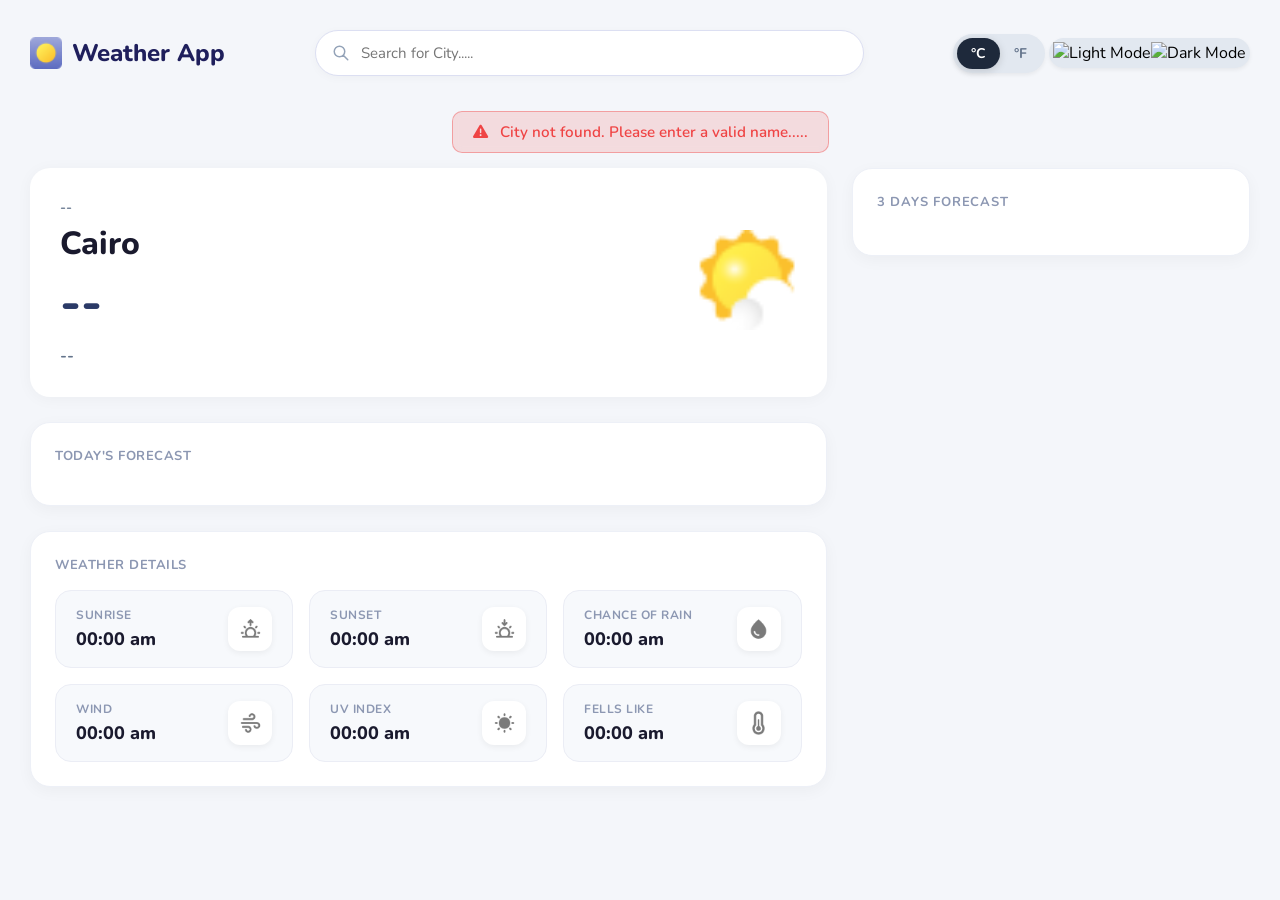
==== commit dcf121c3: "update" ====
--- a/Weather-App/index.html
+++ b/Weather-App/index.html
@@ -25,16 +25,36 @@
         <img src="images/weather.png" alt="weather logo" />
         <span>Weather App</span>
       </div>
-      <input type="text" placeholder="Search for City....." class="search"  autocomplete="off"/>
-      <ul class="suggestion-list"></ul>
+      <div class="search-box">
+        <input
+          type="text"
+          placeholder="Search for City....."
+          class="search"
+          autocomplete="off"
+        />
+        <ul class="suggestion-list"></ul>
+      </div>
       <div class="switch">
         <label>
           <span class="C active"> °C </span>
+
           <span class="F"> °F </span>
+        </label>
+        <label class="dark mode">
+          <span
+            ><img
+              src="F:\courses\Front courses\FrontProjects\WeatherApp\Weather-App\images\Dark mode.jpeg"
+              alt="Light Mode"
+          /></span>
+          <span>
+            <img
+              src="F:\courses\Front courses\FrontProjects\WeatherApp\Weather-App\images\light mode.jpeg"
+              alt="Dark Mode"
+          /></span>
         </label>
       </div>
     </header>
-    
+
     <!-- ****************Alert********************* -->
     <div class="error">
       <p>
--- a/Weather-App/style.css
+++ b/Weather-App/style.css
@@ -67,9 +67,18 @@
   margin-right: 8px;
 }
 @keyframes shake {
-  0%, 100% { transform: translateX(0); }
-  20%, 60% { transform: translateX(-6px); }
-  40%, 80% { transform: translateX(6px); }
+  0%,
+  100% {
+    transform: translateX(0);
+  }
+  20%,
+  60% {
+    transform: translateX(-6px);
+  }
+  40%,
+  80% {
+    transform: translateX(6px);
+  }
 }
 
 /* ****************Loader**************** */
@@ -129,8 +138,14 @@
   height: 32px;
 }
 
+.search-box {
+  position: relative;
+  width: 45%;
+  z-index: 1000;
+}
+
 .search {
-  width: 45%;
+  width: 100%;
   height: 46px;
   border-radius: 25px;
   padding: 0 20px 0 45px;
@@ -152,6 +167,52 @@
   box-shadow: 0 4px 16px rgba(92, 107, 192, 0.15);
 }
 
+/* ****************Suggestions Dropdown**************** */
+.suggestion-list {
+  position: absolute;
+  top: calc(100% + 8px);
+  left: 0;
+  width: 100%;
+  background-color: #ffffff;
+  border-radius: 16px;
+  list-style: none;
+  padding: 8px 0;
+  margin: 0;
+  box-shadow: 0 10px 25px rgba(0, 0, 0, 0.08);
+  border: 1px solid #edf0f7;
+  max-height: 240px;
+  overflow-y: auto;
+  z-index: 1000;
+  display: none;
+}
+
+.suggestion-list.active {
+  display: block;
+}
+
+.suggestion-item {
+  padding: 10px 18px;
+  cursor: pointer;
+  display: flex;
+  align-items: center;
+  gap: 12px;
+  font-size: 14px;
+  color: #334155;
+  transition:
+    background-color 0.2s ease,
+    color 0.2s ease;
+}
+
+.suggestion-item i {
+  color: #5c6bc0;
+  font-size: 14px;
+}
+
+.suggestion-item:hover {
+  background-color: #f1f5f9;
+  color: #5c6bc0;
+}
+
 /* ****************Main Layout**************** */
 .main {
   width: 100%;
@@ -483,9 +544,29 @@
     align-items: center;
   }
 
-  .search {
+  .search-box {
+    position: relative;
     width: 90%;
     margin: 10px 0;
+    z-index: 1000;
+  }
+  .suggestion-list {
+    position: absolute;
+    top: calc(100% + 8px);
+    left: 0;
+    width: 100%;
+    background-color: #ffffff;
+    border-radius: 16px;
+    list-style: none;
+    padding: 8px 0;
+    box-shadow: 0 10px 25px rgba(0, 0, 0, 0.08);
+    border: 1px solid #edf0f7;
+    max-height: 240px;
+    overflow-y: auto;
+    display: none;
+  }
+  .suggestion-list.active {
+    display: block;
   }
 
   .main {
@@ -516,9 +597,10 @@
     order: 2;
   }
 
-  .search {
+  .search-box {
     width: 100%;
     order: 3;
+    margin: 10px 0;
   }
 
   .forecastsections {
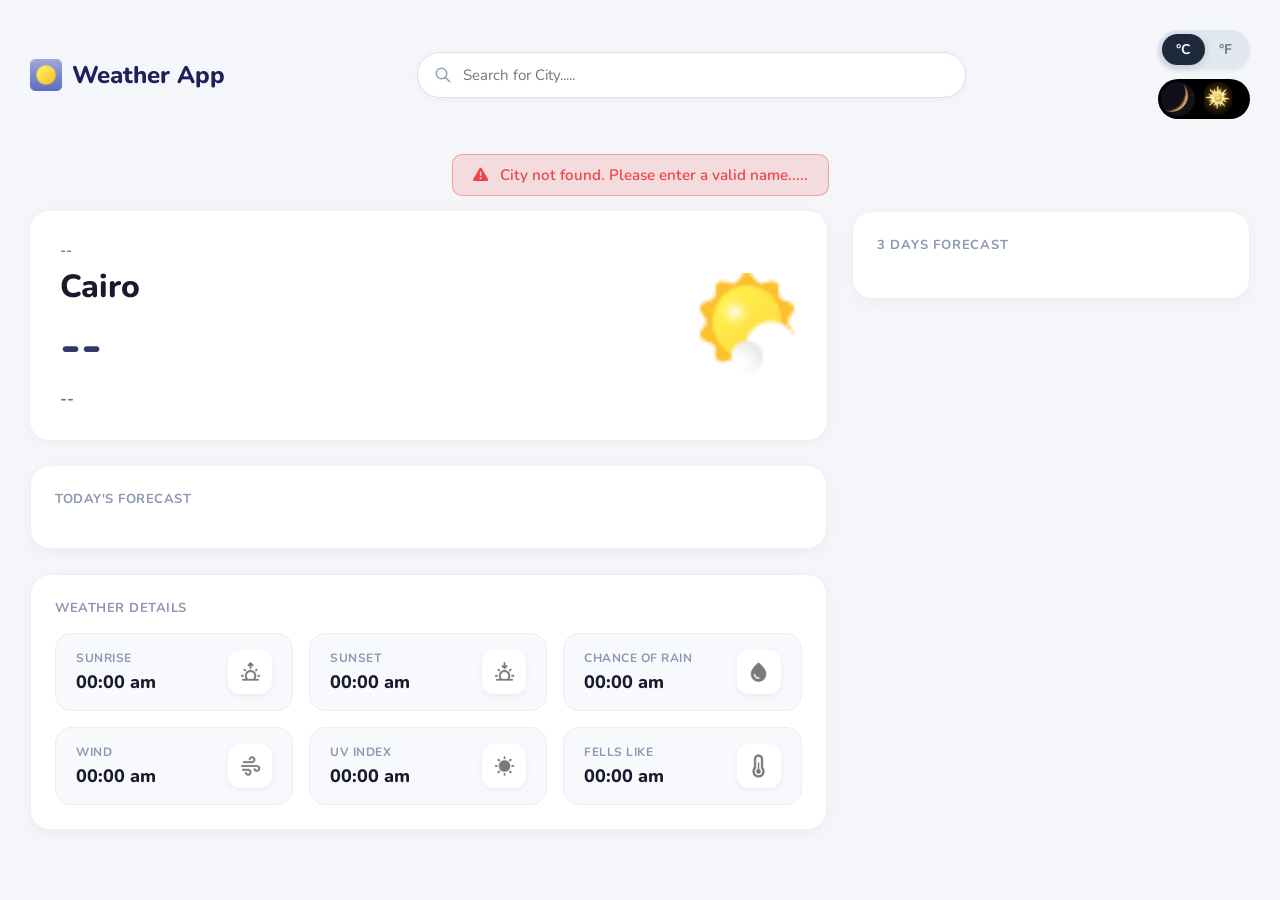
==== commit c6ce122e: "dark mode" ====
--- a/Weather-App/index.html
+++ b/Weather-App/index.html
@@ -34,24 +34,23 @@
         />
         <ul class="suggestion-list"></ul>
       </div>
-      <div class="switch">
-        <label>
-          <span class="C active"> °C </span>
+      <div>
+        <div class="switch">
+          <label>
+            <span class="C active"> °C </span>
 
-          <span class="F"> °F </span>
-        </label>
-        <label class="dark mode">
-          <span
-            ><img
-              src="F:\courses\Front courses\FrontProjects\WeatherApp\Weather-App\images\Dark mode.jpeg"
-              alt="Light Mode"
+            <span class="F"> °F </span>
+          </label>
+        </div>
+        <div class="theme-switch">
+          <span class="dark-mode" title="Dark Mode"
+            ><img src="images\Dark mode.jpeg" alt="Dark Mode"
           /></span>
-          <span>
-            <img
-              src="F:\courses\Front courses\FrontProjects\WeatherApp\Weather-App\images\light mode.jpeg"
-              alt="Dark Mode"
-          /></span>
-        </label>
+          <span class="light-mode" title="Light Mode">
+            <!-- <svg class="theme-icon s" /> -->
+            <img src="images\light mode.jpeg" alt="Light Mode" />
+          </span>
+        </div>
       </div>
     </header>
 
--- a/Weather-App/style.css
+++ b/Weather-App/style.css
@@ -44,6 +44,66 @@
   color: #ffffff !important;
   box-shadow: 0 2px 8px rgba(0, 0, 0, 0.15);
   text-decoration: none;
+}
+/* ************************Dark & Light Mode ***************************** */
+.theme-switch {
+  display: flex;
+  align-items: center;
+  gap: 8px;
+  background-color: black;
+  /* background-color: #e2e8f0; */
+  padding: 4px;
+  border-radius: 30px;
+  cursor: pointer;
+  margin-top: 10px;
+}
+.dark-mode,
+.light-mode {
+  display: flex;
+  align-items: center;
+  justify-content: center;
+  width: 32px;
+  height: 32px;
+  border-radius: 50%;
+  cursor: pointer;
+  transition: all 0.3 ease;
+}
+.theme-switch span.active {
+  background-color: #1e293b;
+}
+.theme-switch img {
+  border-radius: 50%;
+  width: 34px;
+  height: 34px;
+  object-fit: contain;
+}
+body.dark {
+  background-color: #0f172a;
+  color: #f8fafc;
+}
+body.dark .cityAndimage,
+body.dark .forecast,
+body.dark .weather-details,
+body.dark .part2 {
+  background-color: #1e293b;
+  border-color: #334155;
+  color: #f8fafc;
+}
+body.dark .cityAndimage .name,
+body.dark .cityAndimage .temp {
+  color: #f8fafc;
+}
+body.dark .day-item {
+  border-color: #334155;
+  color: #cbd5e1;
+}
+body.dark .day-item:hover {
+  background-color: #334155;
+}
+body.dark .search {
+  background-color: #1e293b;
+  border-color: #334155;
+  color: #f8fafc;
 }
 
 /* ****************Error Message**************** */
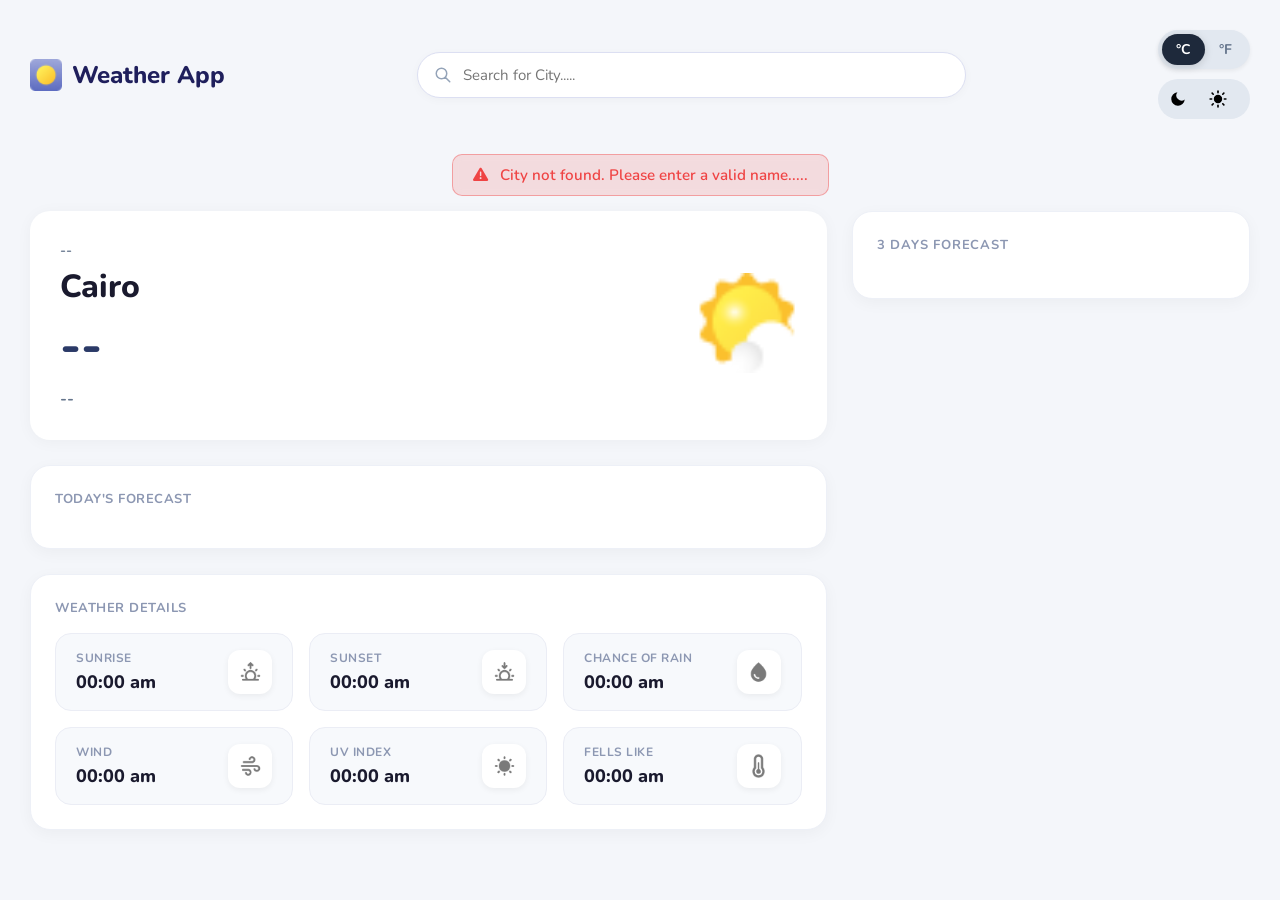
==== commit 188dd01b: "update darkmode" ====
--- a/Weather-App/index.html
+++ b/Weather-App/index.html
@@ -34,7 +34,7 @@
         />
         <ul class="suggestion-list"></ul>
       </div>
-      <div>
+      <div class="upper-right">
         <div class="switch">
           <label>
             <span class="C active"> °C </span>
@@ -42,14 +42,47 @@
             <span class="F"> °F </span>
           </label>
         </div>
+        <!-- <div class="theme-switch"> -->
+        <!-- أيقونة القمر للـ Dark Mode -->
         <div class="theme-switch">
-          <span class="dark-mode" title="Dark Mode"
-            ><img src="images\Dark mode.jpeg" alt="Dark Mode"
-          /></span>
+          <!-- أيقونة القمر للـ Dark Mode -->
+          <span class="dark-mode" title="Dark Mode">
+            <svg
+              xmlns="http://www.w3.org/2000/svg"
+              width="18"
+              height="18"
+              viewBox="0 0 24 24"
+              fill="currentColor"
+            >
+              <path d="M21 12.79A9 9 0 1 1 11.21 3 7 7 0 0 0 21 12.79z" />
+            </svg>
+          </span>
+
+          <!-- أيقونة الشمس للـ Light Mode -->
           <span class="light-mode" title="Light Mode">
-            <!-- <svg class="theme-icon s" /> -->
-            <img src="images\light mode.jpeg" alt="Light Mode" />
+            <svg
+              xmlns="http://www.w3.org/2000/svg"
+              width="18"
+              height="18"
+              viewBox="0 0 24 24"
+              fill="none"
+              stroke="currentColor"
+              stroke-width="2.2"
+              stroke-linecap="round"
+              stroke-linejoin="round"
+            >
+              <circle cx="12" cy="12" r="4.5" fill="currentColor"></circle>
+              <line x1="12" y1="1.5" x2="12" y2="3.5"></line>
+              <line x1="12" y1="20.5" x2="12" y2="22.5"></line>
+              <line x1="4.22" y1="4.22" x2="5.64" y2="5.64"></line>
+              <line x1="18.36" y1="18.36" x2="19.78" y2="19.78"></line>
+              <line x1="1.5" y1="12" x2="3.5" y2="12"></line>
+              <line x1="20.5" y1="12" x2="22.5" y2="12"></line>
+              <line x1="4.22" y1="19.78" x2="5.64" y2="18.36"></line>
+              <line x1="18.36" y1="5.64" x2="19.78" y2="4.22"></line>
+            </svg>
           </span>
+          <!-- </div> -->
         </div>
       </div>
     </header>
--- a/Weather-App/style.css
+++ b/Weather-App/style.css
@@ -50,8 +50,8 @@
   display: flex;
   align-items: center;
   gap: 8px;
-  background-color: black;
-  /* background-color: #e2e8f0; */
+  /* background-color: black; */
+  background-color: #e2e8f0;
   padding: 4px;
   border-radius: 30px;
   cursor: pointer;
@@ -71,26 +71,48 @@
 .theme-switch span.active {
   background-color: #1e293b;
 }
-.theme-switch img {
-  border-radius: 50%;
-  width: 34px;
-  height: 34px;
-  object-fit: contain;
+
+.theme-switch SVG {
+  display: block;
+  transition: transform 0.25s ease;
+}
+.theme-switch span:hover svg {
+  transform: scale(1.1);
+}
+.theme-switch .light-mode.active svg {
+  color: #eedc3b;
+}
+.theme-switch .dark-mode.active svg {
+  color: #3e5ba0;
 }
 body.dark {
   background-color: #0f172a;
   color: #f8fafc;
 }
+
+body.dark .switch label,
 body.dark .cityAndimage,
 body.dark .forecast,
 body.dark .weather-details,
+body.dark .part2 .theme-switch,
+body.dark .theme-switch,
 body.dark .part2 {
   background-color: #1e293b;
   border-color: #334155;
   color: #f8fafc;
 }
+body.dark .weather span {
+  color: #f8fafc;
+}
+body.dark .switch label span.active {
+  background-color: #345b81;
+  border-color: #334155;
+  color: #5f7496;
+}
 body.dark .cityAndimage .name,
-body.dark .cityAndimage .temp {
+body.dark .cityAndimage .temp,
+body.dark .day-item,
+body.dark .day-name {
   color: #f8fafc;
 }
 body.dark .day-item {
@@ -582,6 +604,7 @@
   font-size: 14px;
   color: #1e293b;
   min-width: 45px;
+  padding-left: 6px;
 }
 
 /* ****************Loading Text**************** */
